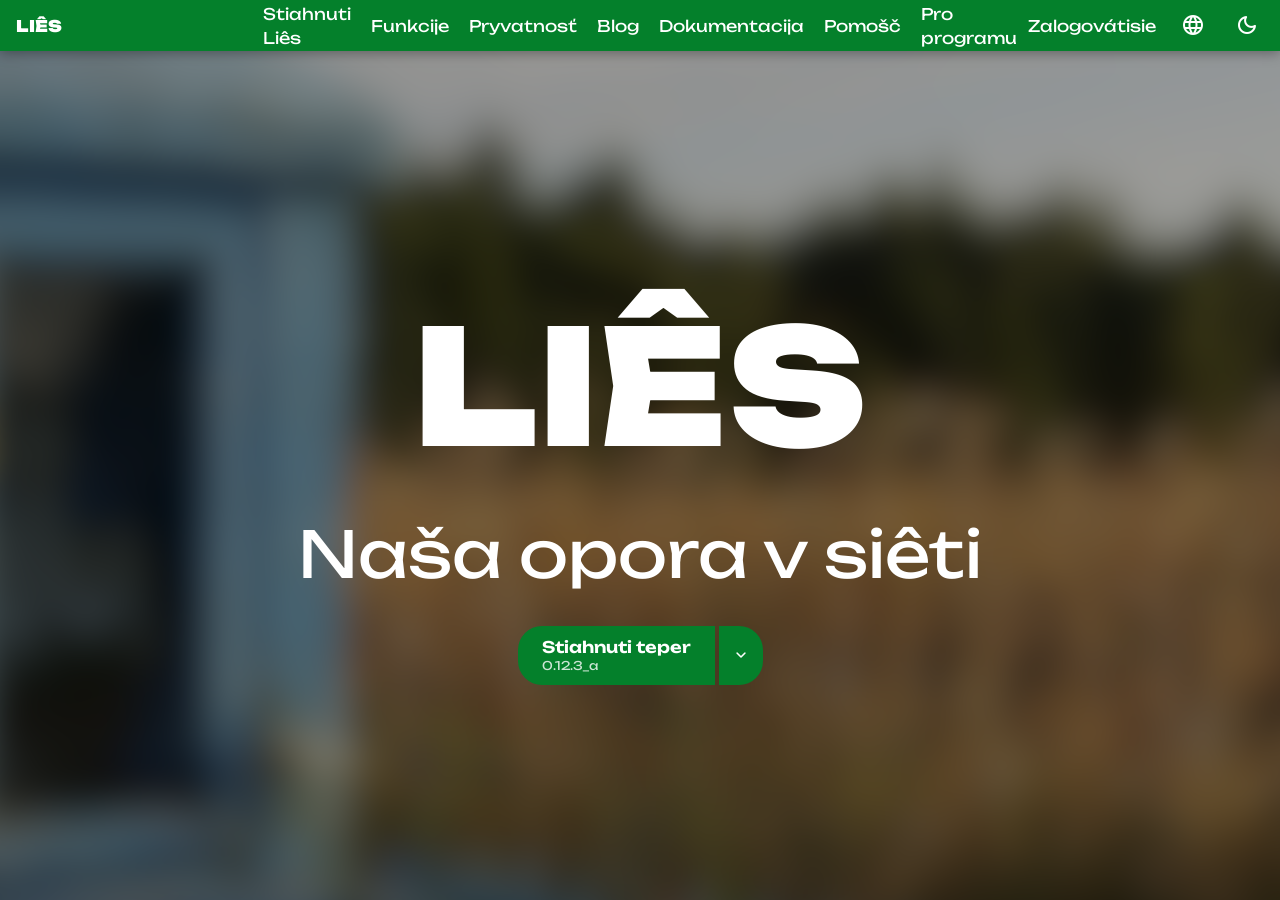
==== landing/index.html @ 9010b486 "fix more visual bugs" ====
<!doctype html>
<html lang="pdl">
    <head>
        <meta charset="UTF-8">
        <meta name="viewport"
              content="width=device-width, user-scalable=no, initial-scale=1.0, maximum-scale=1.0, minimum-scale=1.0">
        <meta http-equiv="X-UA-Compatible" content="ie=edge">
        <title data-i18n="page.index.title">LIÊS | Naša opora v siêti</title>

        <link rel="stylesheet" href="styles/main.css">
    </head>
    <body>
        <header>
            <div id="header-l">
                <a href="index.html" data-i18n="hero.app_name">LIÊS</a>
            </div>
            <nav id="nav-l">
                    <!-- download page      --> <a href="downloads.html" data-i18n="header.link.download">Stiahnuti Liês</a>
                    <!-- features page      --> <a href="#" data-i18n="header.link.features">Funkcije</a>
                    <!-- privacy            --> <a href="#" data-i18n="header.link.privacy">Pryvatnosť</a>
                    <!-- blog               --> <a href="#" data-i18n="header.link.blog">Blog</a>
                    <!-- documentation page --> <a href="#" data-i18n="header.link.docs">Dokumentacija</a>
                    <!-- contact support    --> <a href="#" data-i18n="header.link.support">Pomošč</a>
                    <!-- about lies         --> <a href="#" data-i18n="header.link.about">Pro programu</a>
            </nav>
            <nav id="nav-r">
                    <a href="login.html" data-i18n="generic.login_page">Zalogovátisie</a> <!-- sign up / log in -->
                    <button id="language-switcher" type="button" aria-label="Language switcher" aria-expanded="false">
                        <span class="material-icons" aria-hidden="true">language</span>
                    </button>
                    <button id="theme-switcher" type="button" aria-label="Theme switcher" aria-expanded="false">
                        <span class="material-icons" aria-hidden="true">dark_mode</span>
                    </button>
            </nav>
        </header>
        <section id="hero">
            <div id="hero-inner">
                <div id="slogan">
                    <h1 data-i18n="hero.app_name">LIÊS</h1>
                    <h2 data-i18n="hero.slogan">Naša opora v siêti</h2>
                </div>
                <div id="download-wrapper">
                    <div id="download-button">
                        <button type="button" id="fast-download-link">
                            <span id="span-download-now" data-i18n="generic.download_now">Stiahnuti teper</span>
                            <span id="span-version" data-i18n="generic.lies_version">0.12.3_a</span>
                        </button>
                        <button type="button" id="download-dropdown" aria-label="More download options">
                            <span class="material-icons" aria-hidden="true">expand_more</span>
                        </button>
                    </div>
                </div>
            </div>
        </section>
        <script type="module" src="scripts/main.js"></script>
    </body>
</html>
---- landing/styles/main.css ----
@import url("variables.css");
@import url("reset.css");
@import url("fonts.css");
@import url("global.css");
@import url("./components/header.css");
@import url("./components/lang_switcher.css");
@import url("./components/hero.css");
@import url("./components/features.css");
@import url("./components/footer.css");
@import url("./components/download_button.css");
@import url("./components/download_dropdown.css");
@import url("responsive.css");
@import url("./components/login.css");
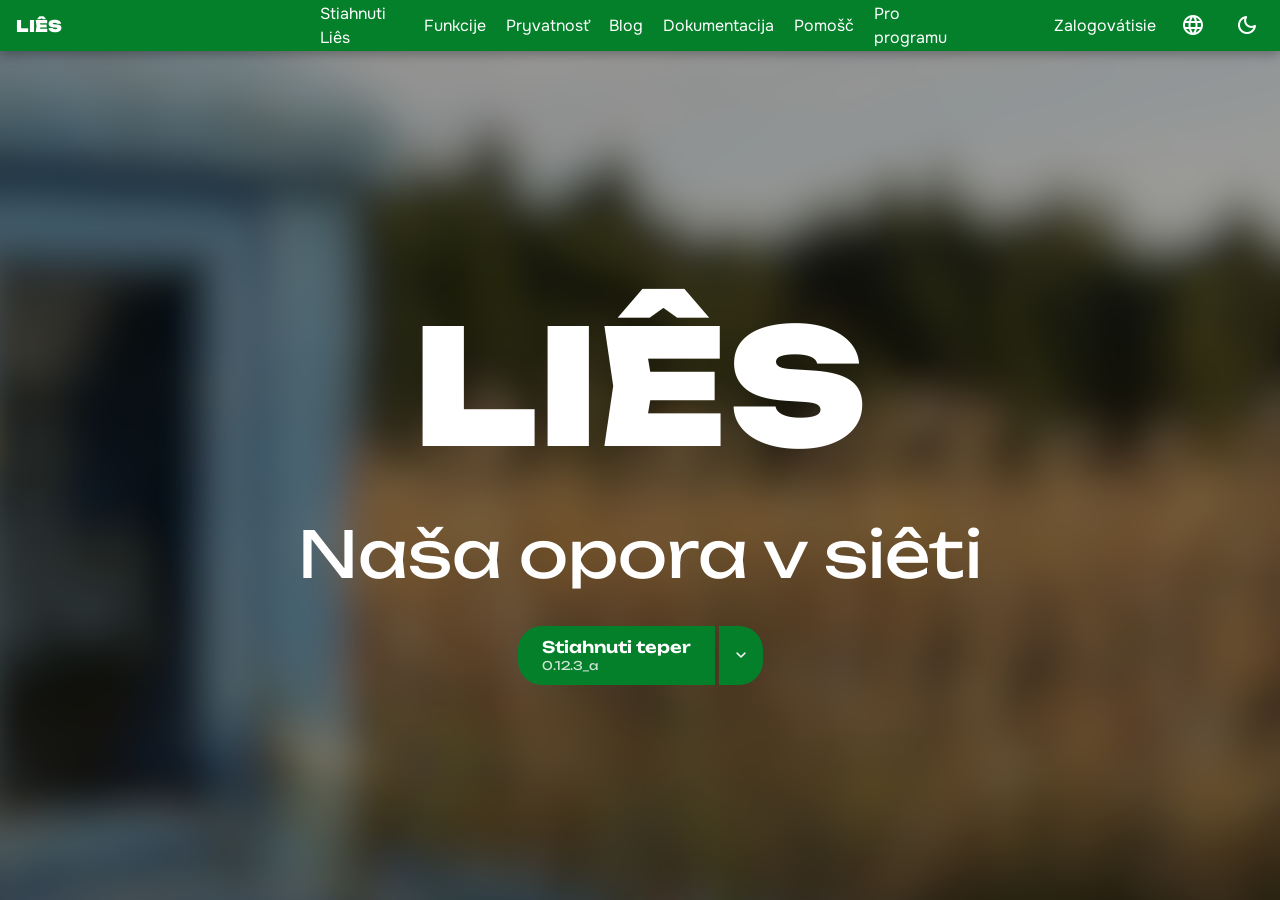
==== commit cf4364ac: "expand downloads page" ====
--- a/landing/index.html
+++ b/landing/index.html
@@ -52,6 +52,36 @@
                 </div>
             </div>
         </section>
+        <section id="features" hidden="hidden">
+            <article class="feature-card">
+                <img src="#" alt="">
+                <div class="feature-text">
+                    <h3 data-i18n="features.speed.title"></h3>
+                    <p data-i18n="features.speed.body"></p>
+                </div>
+            </article>
+            <article class="feature-card">
+                <img src="#" alt="">
+                <div class="feature-text">
+                    <h3 data-i18n="features.local.title"></h3>
+                    <p data-i18n="features.local.body"></p>
+                </div>
+            </article>
+            <article class="feature-card">
+                <img src="#" alt="">
+                <div class="feature-text">
+                    <h3 data-i18n="features.privacy.title"></h3>
+                    <p data-i18n="features.privacy.body"></p>
+                </div>
+            </article>
+            <article class="feature-card">
+                <img src="#" alt="">
+                <div class="feature-text">
+                    <h3 data-i18n="features.accessibility.title"></h3>
+                    <p data-i18n="features.accessibility.body"></p>
+                </div>
+            </article>
+        </section>
         <script type="module" src="scripts/main.js"></script>
     </body>
 </html>
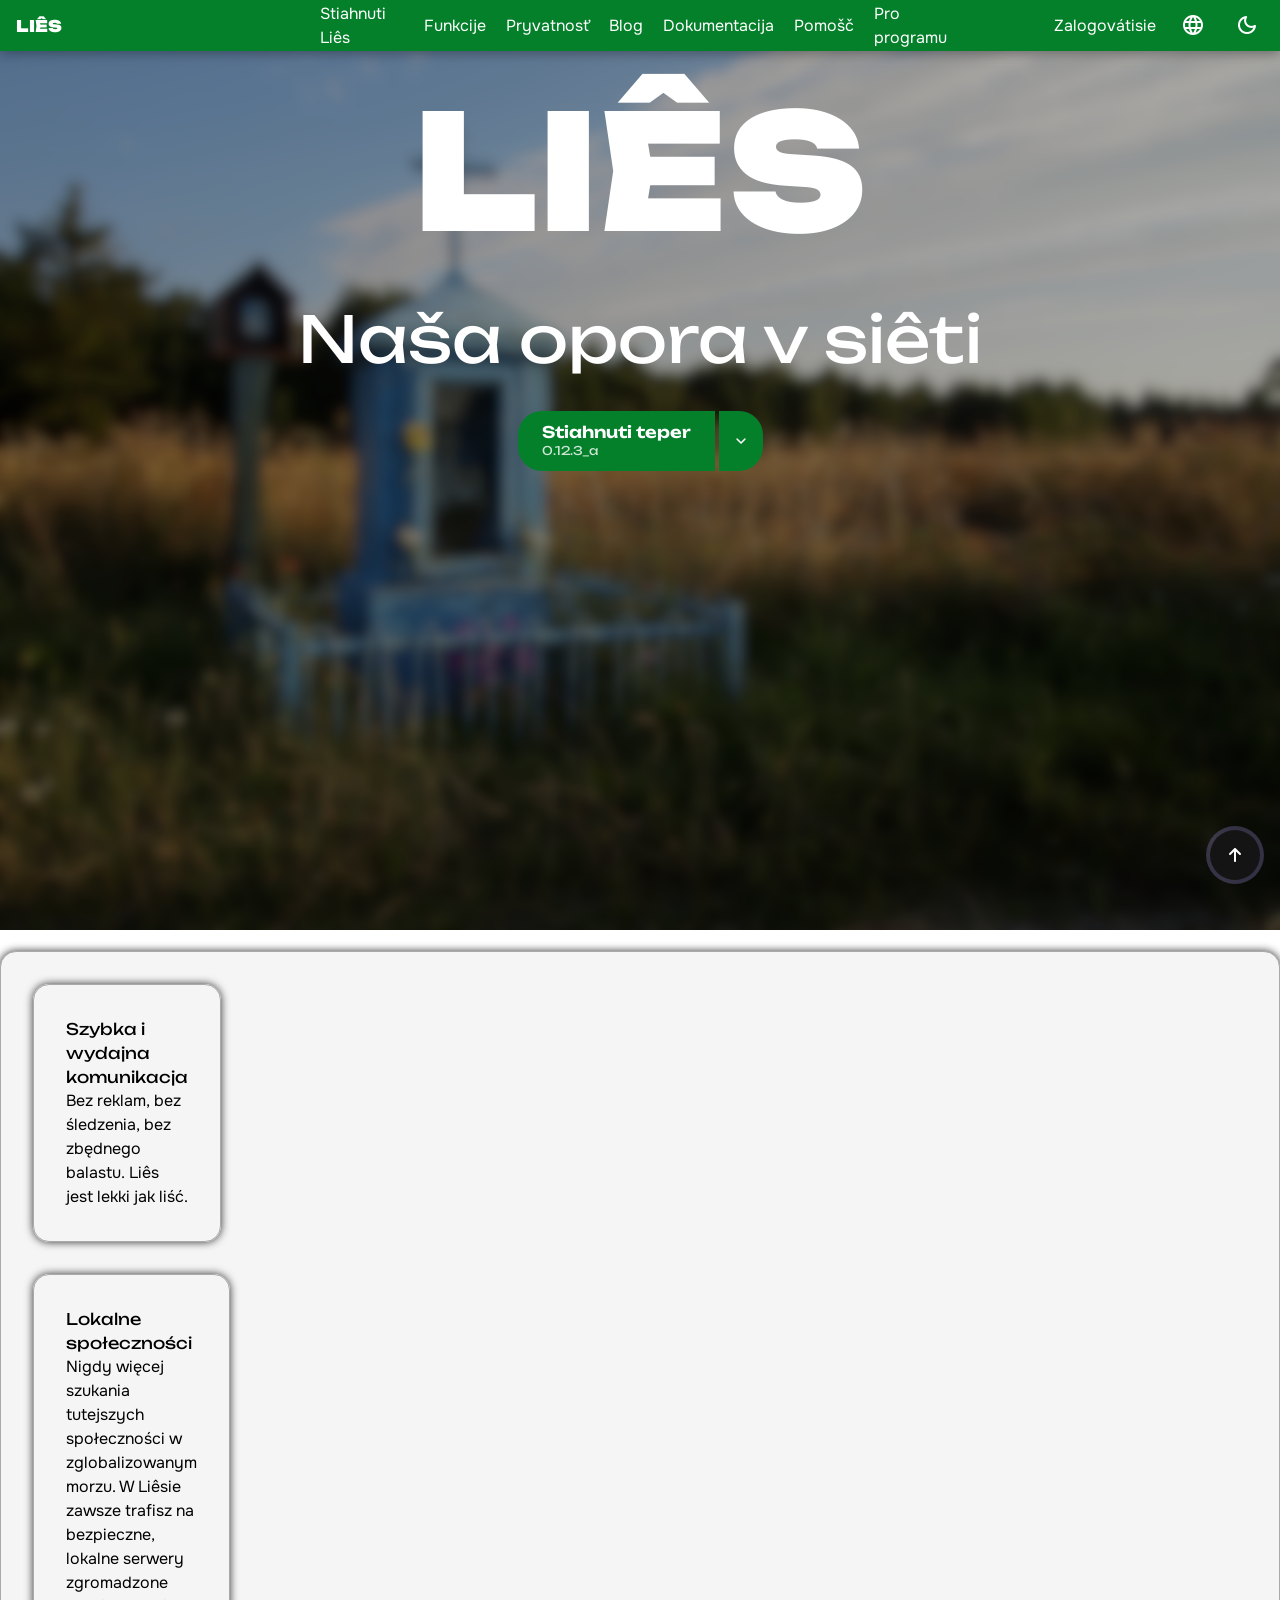
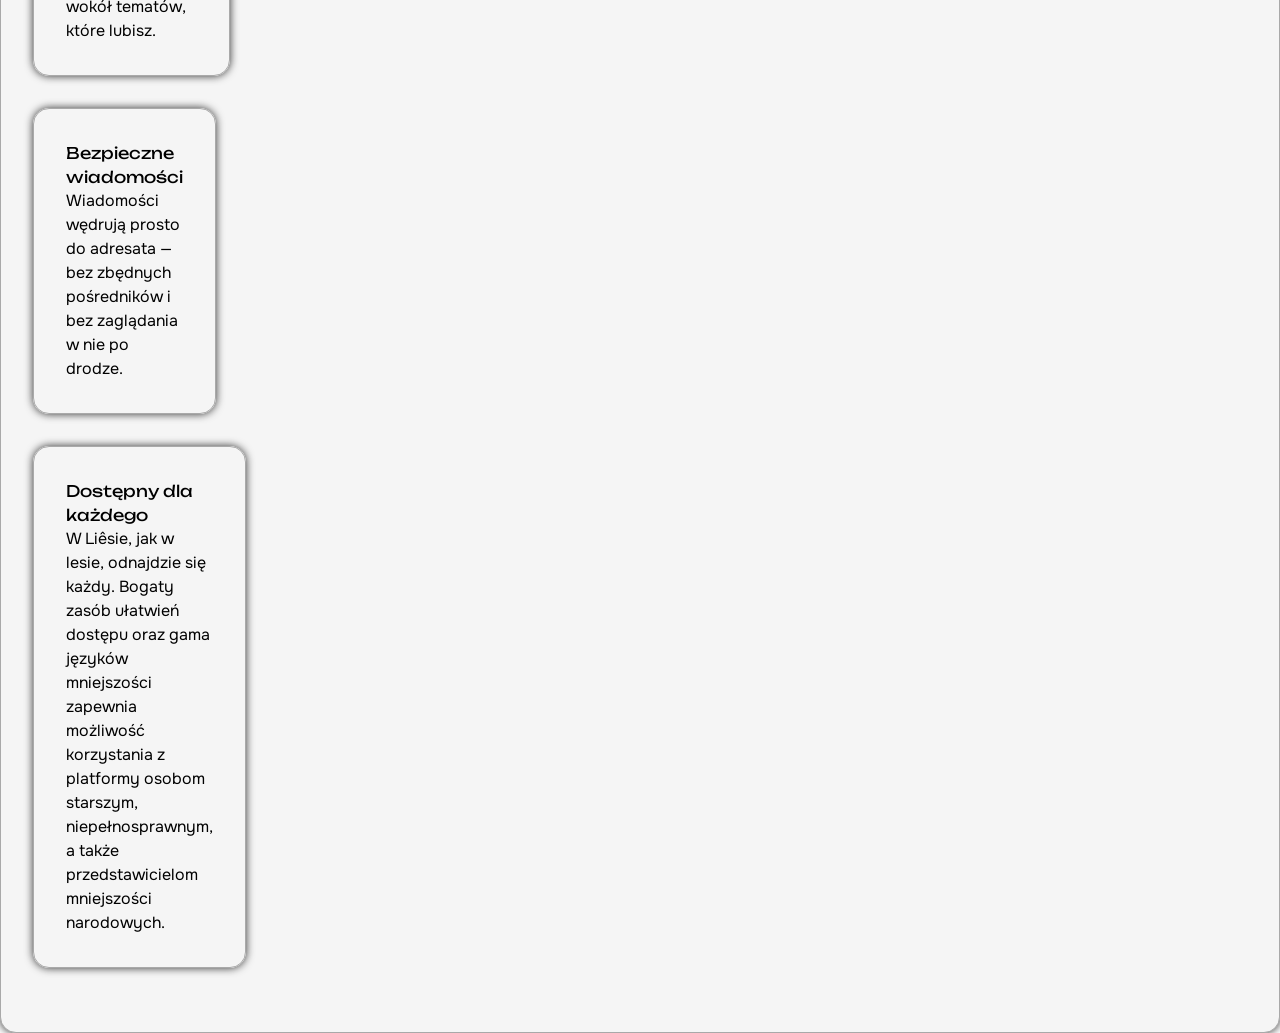
==== commit fed4cd60: "begin making changes to `index.html`" ====
--- a/landing/index.html
+++ b/landing/index.html
@@ -51,8 +51,16 @@
                     </div>
                 </div>
             </div>
+            <!-- this button copied from UIverse -->
+            <button type="button" id="hint">
+                <svg class="svgIcon" viewBox="0 0 384 512">
+                    <path
+                            d="M214.6 41.4c-12.5-12.5-32.8-12.5-45.3 0l-160 160c-12.5 12.5-12.5 32.8 0 45.3s32.8 12.5 45.3 0L160 141.2V448c0 17.7 14.3 32 32 32s32-14.3 32-32V141.2L329.4 246.6c12.5 12.5 32.8 12.5 45.3 0s12.5-32.8 0-45.3l-160-160z"
+                    ></path>
+                </svg>
+            </button>
         </section>
-        <section id="features" hidden="hidden">
+        <section id="features">
             <article class="feature-card">
                 <img src="#" alt="">
                 <div class="feature-text">
@@ -82,6 +90,7 @@
                 </div>
             </article>
         </section>
+        <footer></footer>
         <script type="module" src="scripts/main.js"></script>
     </body>
 </html>
--- a/landing/styles/main.css
+++ b/landing/styles/main.css
@@ -9,5 +9,6 @@
 @import url("./components/footer.css");
 @import url("./components/download_button.css");
 @import url("./components/download_dropdown.css");
+@import url("./components/hint_button.css");
 @import url("responsive.css");
 @import url("./components/login.css");
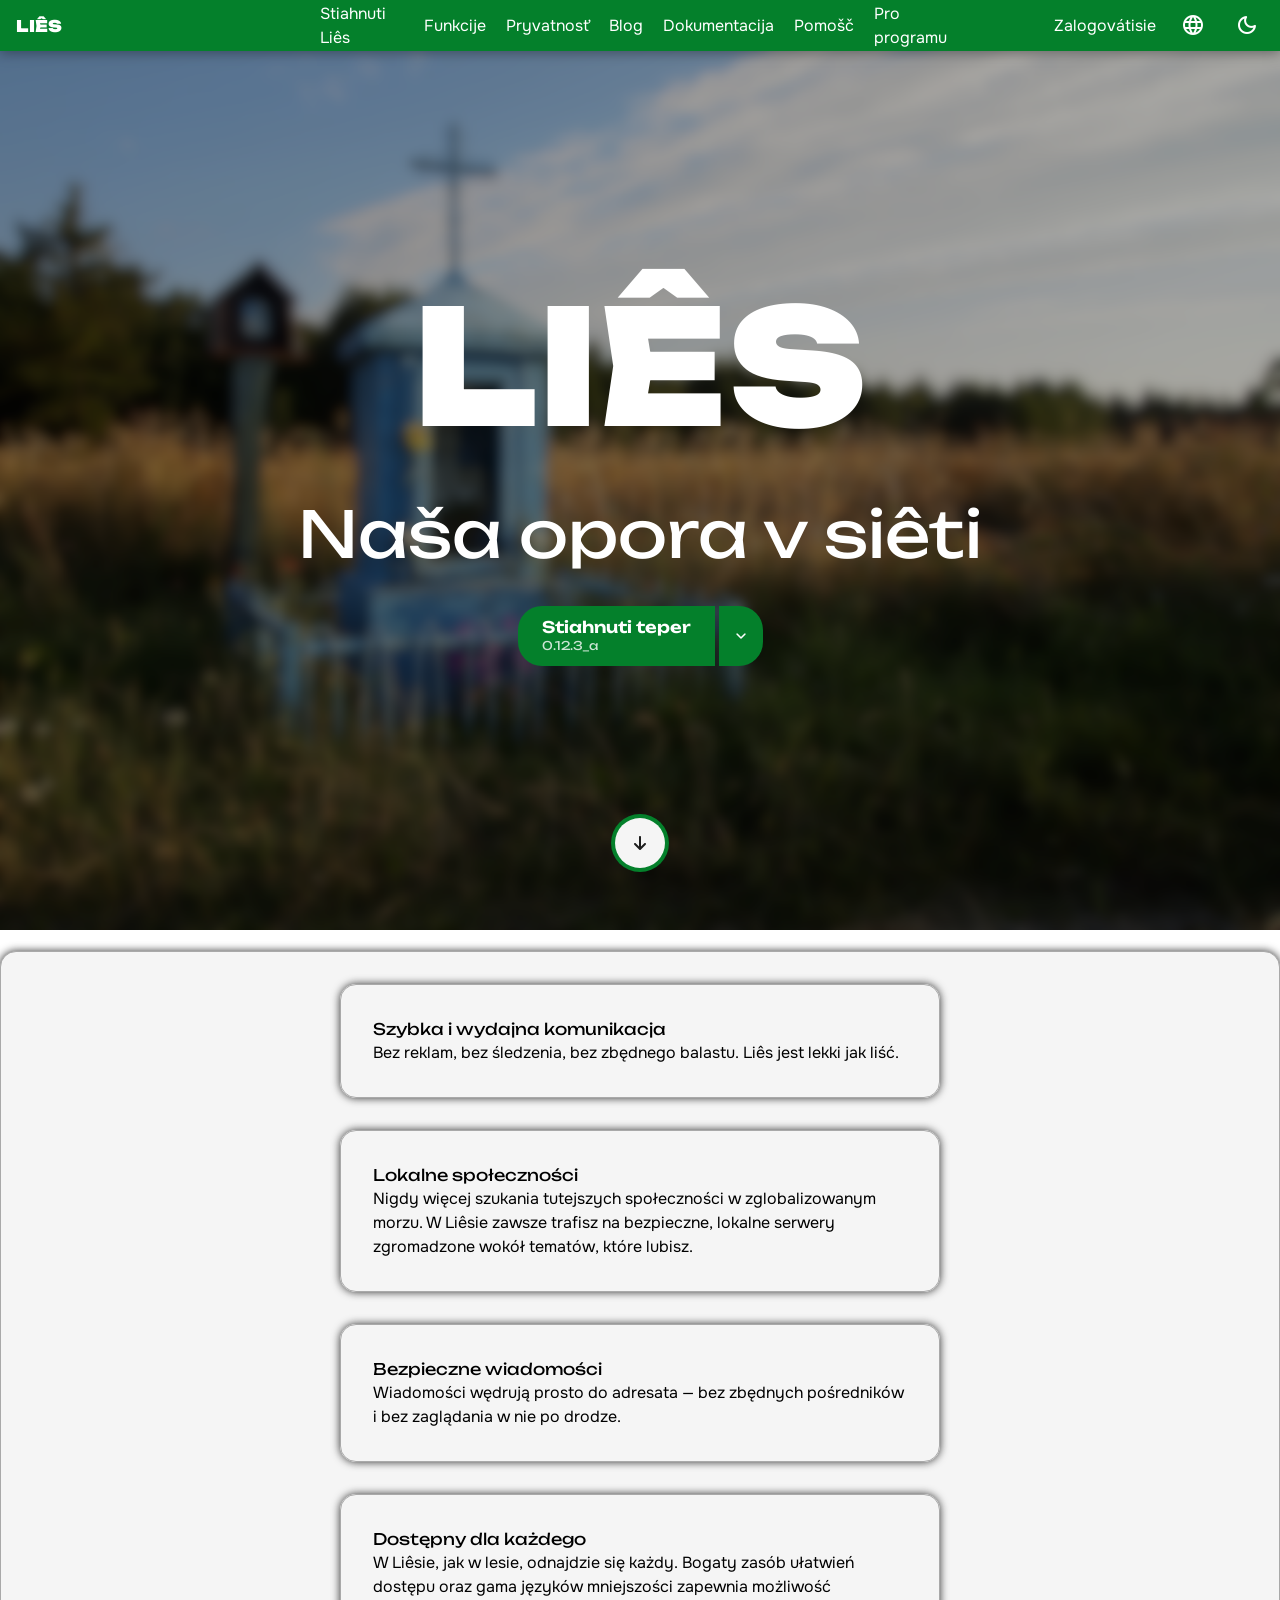
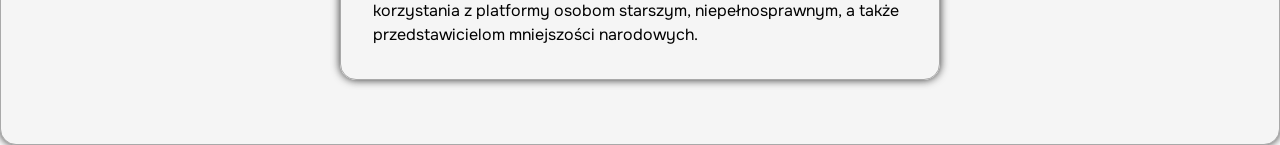
==== commit 664d1128: "added missing subpages; CSS doesnt load" ====
--- a/landing/index.html
+++ b/landing/index.html
@@ -15,13 +15,13 @@
                 <a href="index.html" data-i18n="hero.app_name">LIÊS</a>
             </div>
             <nav id="nav-l">
-                    <!-- download page      --> <a href="downloads.html" data-i18n="header.link.download">Stiahnuti Liês</a>
-                    <!-- features page      --> <a href="#" data-i18n="header.link.features">Funkcije</a>
-                    <!-- privacy            --> <a href="#" data-i18n="header.link.privacy">Pryvatnosť</a>
-                    <!-- blog               --> <a href="#" data-i18n="header.link.blog">Blog</a>
-                    <!-- documentation page --> <a href="#" data-i18n="header.link.docs">Dokumentacija</a>
-                    <!-- contact support    --> <a href="#" data-i18n="header.link.support">Pomošč</a>
-                    <!-- about lies         --> <a href="#" data-i18n="header.link.about">Pro programu</a>
+                <!-- download page      --> <a href="downloads.html" data-i18n="header.link.download">Stiahnuti Liês</a>
+                <!-- features page      --> <a href="features.html" data-i18n="header.link.features">Funkcije</a>
+                <!-- privacy            --> <a href="privacy.html" data-i18n="header.link.privacy">Pryvatnosť</a>
+                <!-- blog               --> <a href="blog.html" data-i18n="header.link.blog">Blog</a>
+                <!-- documentation page --> <a href="docs.html" data-i18n="header.link.docs">Dokumentacija</a>
+                <!-- contact support    --> <a href="contact.html" data-i18n="header.link.support">Pomošč</a>
+                <!-- about lies         --> <a href="about.html" data-i18n="header.link.about">Pro programu</a>
             </nav>
             <nav id="nav-r">
                     <a href="login.html" data-i18n="generic.login_page">Zalogovátisie</a> <!-- sign up / log in -->
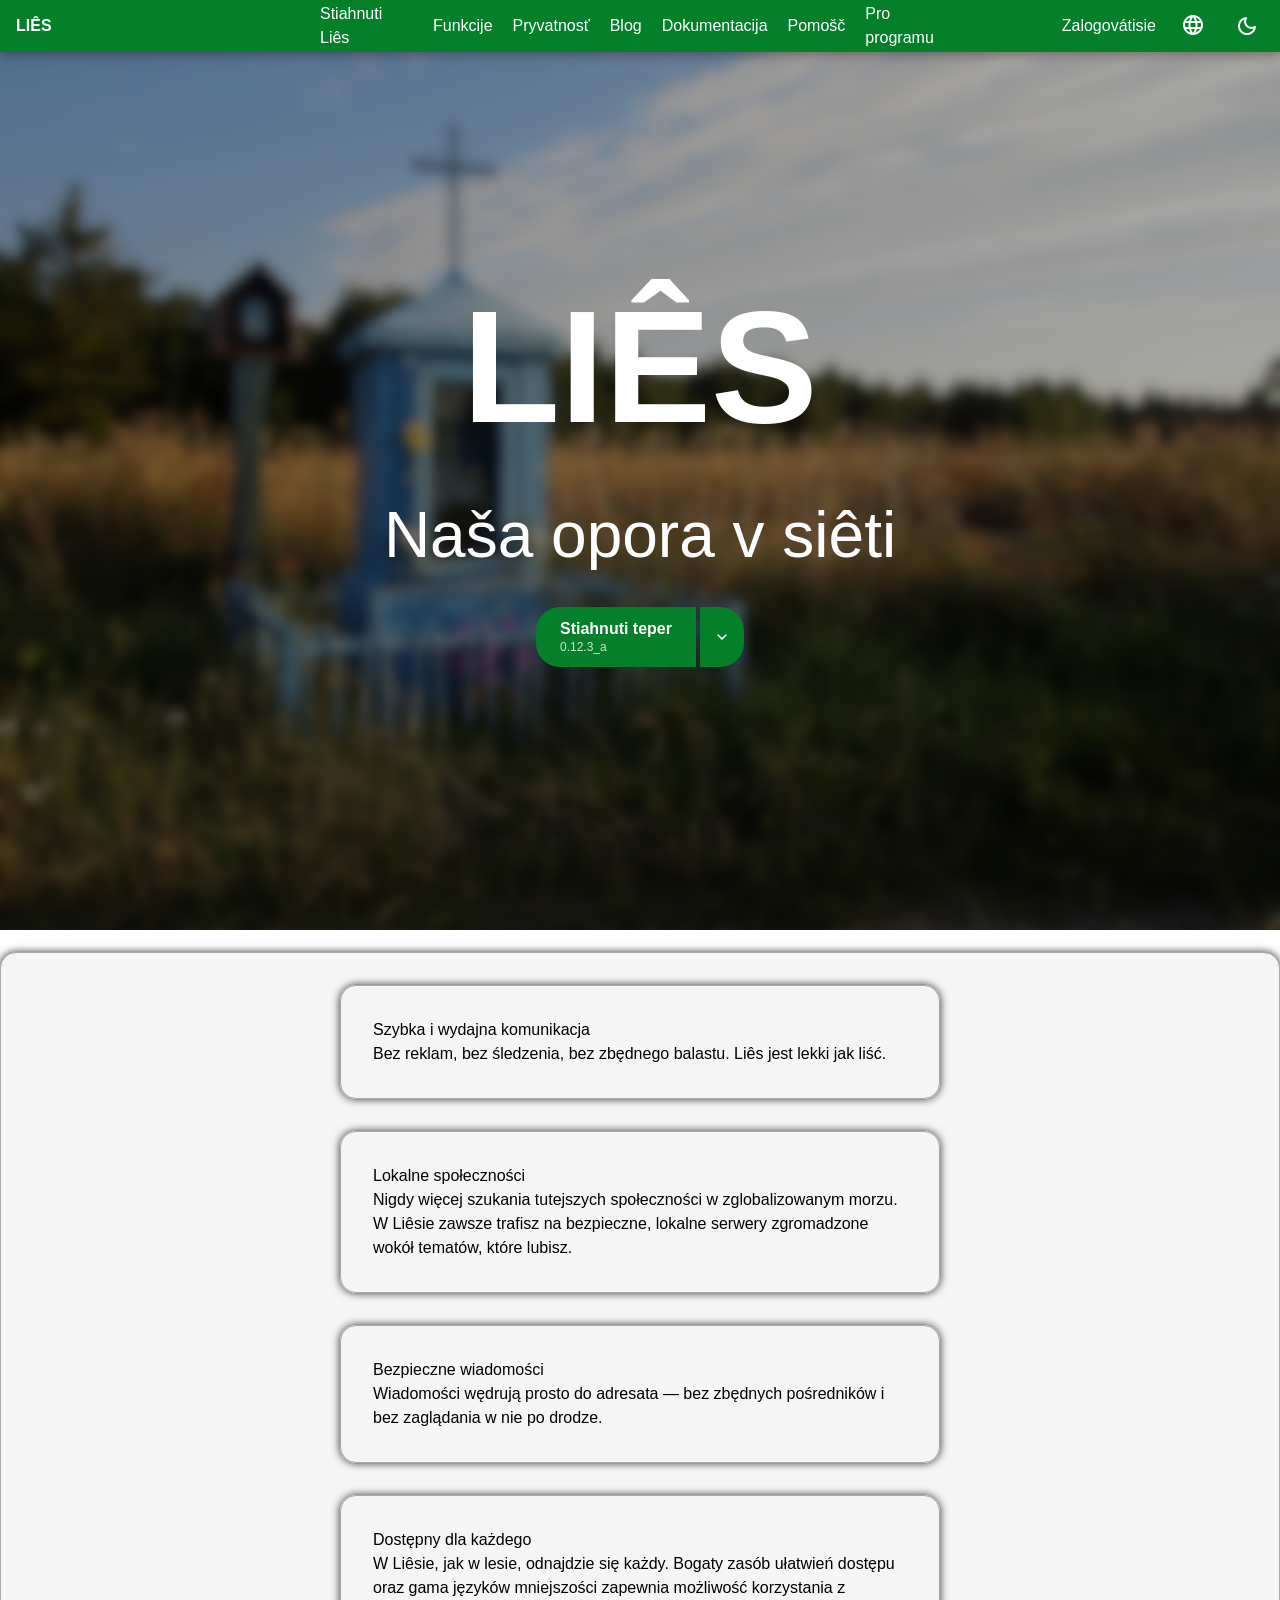
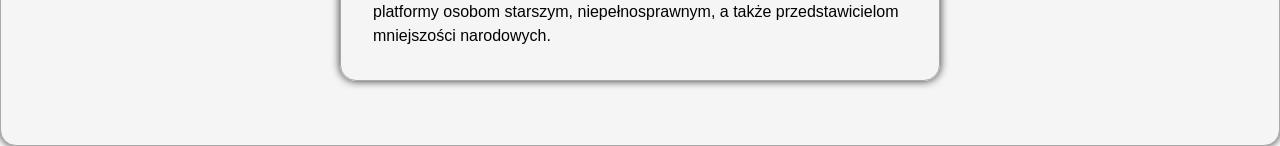
==== commit 127b1590: "remove hint button (no longer necessary due to `index.html` overhaul + general improvements" ====
--- a/landing/index.html
+++ b/landing/index.html
@@ -51,14 +51,6 @@
                     </div>
                 </div>
             </div>
-            <!-- this button copied from UIverse -->
-            <button type="button" id="hint">
-                <svg class="svgIcon" viewBox="0 0 384 512">
-                    <path
-                            d="M214.6 41.4c-12.5-12.5-32.8-12.5-45.3 0l-160 160c-12.5 12.5-12.5 32.8 0 45.3s32.8 12.5 45.3 0L160 141.2V448c0 17.7 14.3 32 32 32s32-14.3 32-32V141.2L329.4 246.6c12.5 12.5 32.8 12.5 45.3 0s12.5-32.8 0-45.3l-160-160z"
-                    ></path>
-                </svg>
-            </button>
         </section>
         <section id="features">
             <article class="feature-card">
--- a/landing/styles/main.css
+++ b/landing/styles/main.css
@@ -9,6 +9,6 @@
 @import url("./components/footer.css");
 @import url("./components/download_button.css");
 @import url("./components/download_dropdown.css");
-@import url("./components/hint_button.css");
+@import url("./components/content_card.css");
 @import url("responsive.css");
 @import url("./components/login.css");
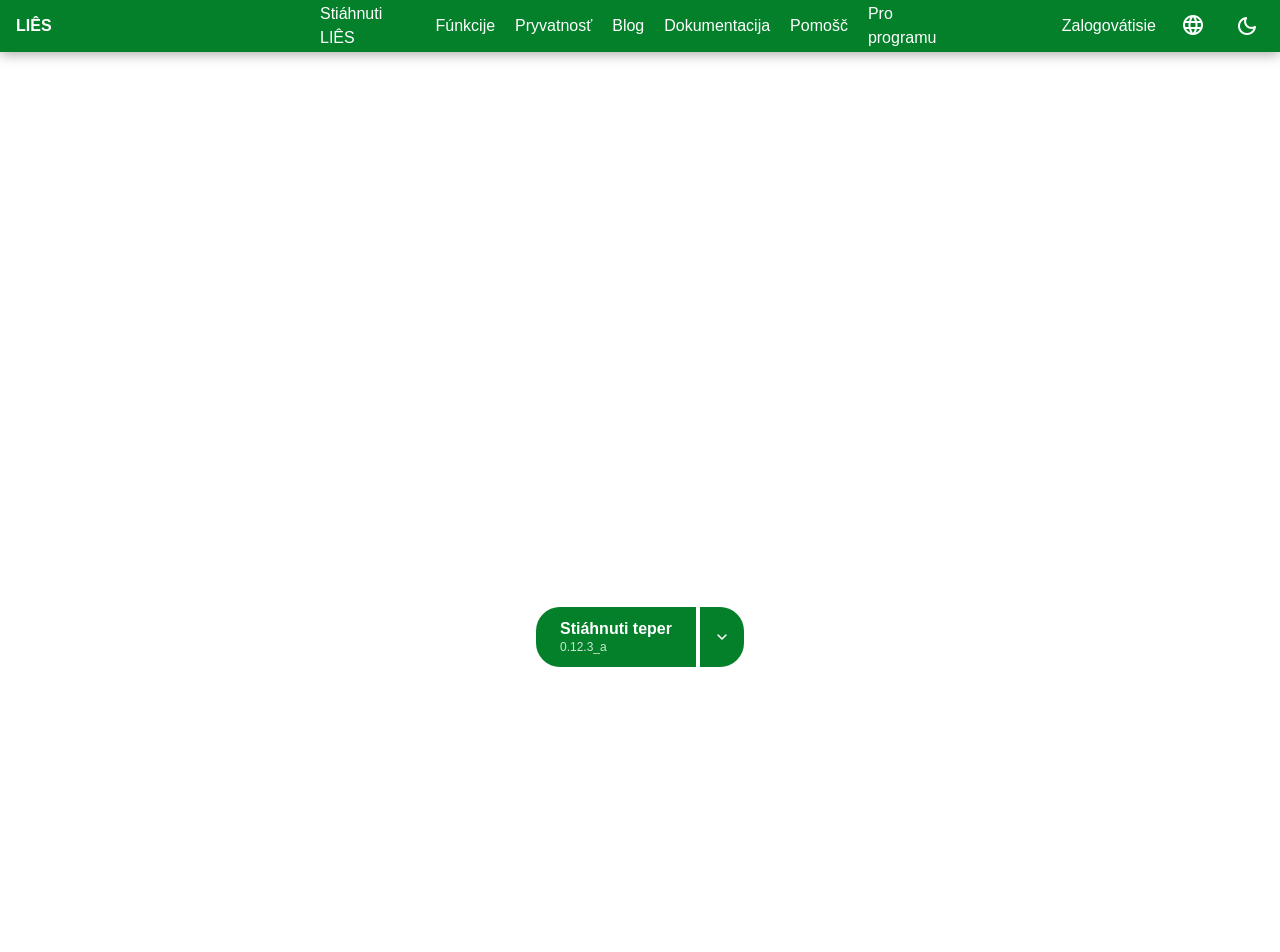
==== commit 2d6d5e1b: "add podlachian fallbacks to translation keys" ====
--- a/landing/index.html
+++ b/landing/index.html
@@ -15,7 +15,7 @@
                 <a href="index.html" data-i18n="hero.app_name">LIÊS</a>
             </div>
             <nav id="nav-l">
-                <!-- download page      --> <a href="downloads.html" data-i18n="header.link.download">Stiahnuti Liês</a>
+                <!-- download page      --> <a href="downloads.html" data-i18n="header.link.download">Stiáhnuti Liês</a>
                 <!-- features page      --> <a href="features.html" data-i18n="header.link.features">Funkcije</a>
                 <!-- privacy            --> <a href="privacy.html" data-i18n="header.link.privacy">Pryvatnosť</a>
                 <!-- blog               --> <a href="blog.html" data-i18n="header.link.blog">Blog</a>
@@ -42,7 +42,7 @@
                 <div id="download-wrapper">
                     <div id="download-button">
                         <button type="button" id="fast-download-link">
-                            <span id="span-download-now" data-i18n="generic.download_now">Stiahnuti teper</span>
+                            <span id="span-download-now" data-i18n="generic.download_now">Stiáhnuti teper</span>
                             <span id="span-version" data-i18n="generic.lies_version">0.12.3_a</span>
                         </button>
                         <button type="button" id="download-dropdown" aria-label="More download options">
@@ -52,36 +52,6 @@
                 </div>
             </div>
         </section>
-        <section id="features">
-            <article class="feature-card">
-                <img src="#" alt="">
-                <div class="feature-text">
-                    <h3 data-i18n="features.speed.title"></h3>
-                    <p data-i18n="features.speed.body"></p>
-                </div>
-            </article>
-            <article class="feature-card">
-                <img src="#" alt="">
-                <div class="feature-text">
-                    <h3 data-i18n="features.local.title"></h3>
-                    <p data-i18n="features.local.body"></p>
-                </div>
-            </article>
-            <article class="feature-card">
-                <img src="#" alt="">
-                <div class="feature-text">
-                    <h3 data-i18n="features.privacy.title"></h3>
-                    <p data-i18n="features.privacy.body"></p>
-                </div>
-            </article>
-            <article class="feature-card">
-                <img src="#" alt="">
-                <div class="feature-text">
-                    <h3 data-i18n="features.accessibility.title"></h3>
-                    <p data-i18n="features.accessibility.body"></p>
-                </div>
-            </article>
-        </section>
         <footer></footer>
         <script type="module" src="scripts/main.js"></script>
     </body>
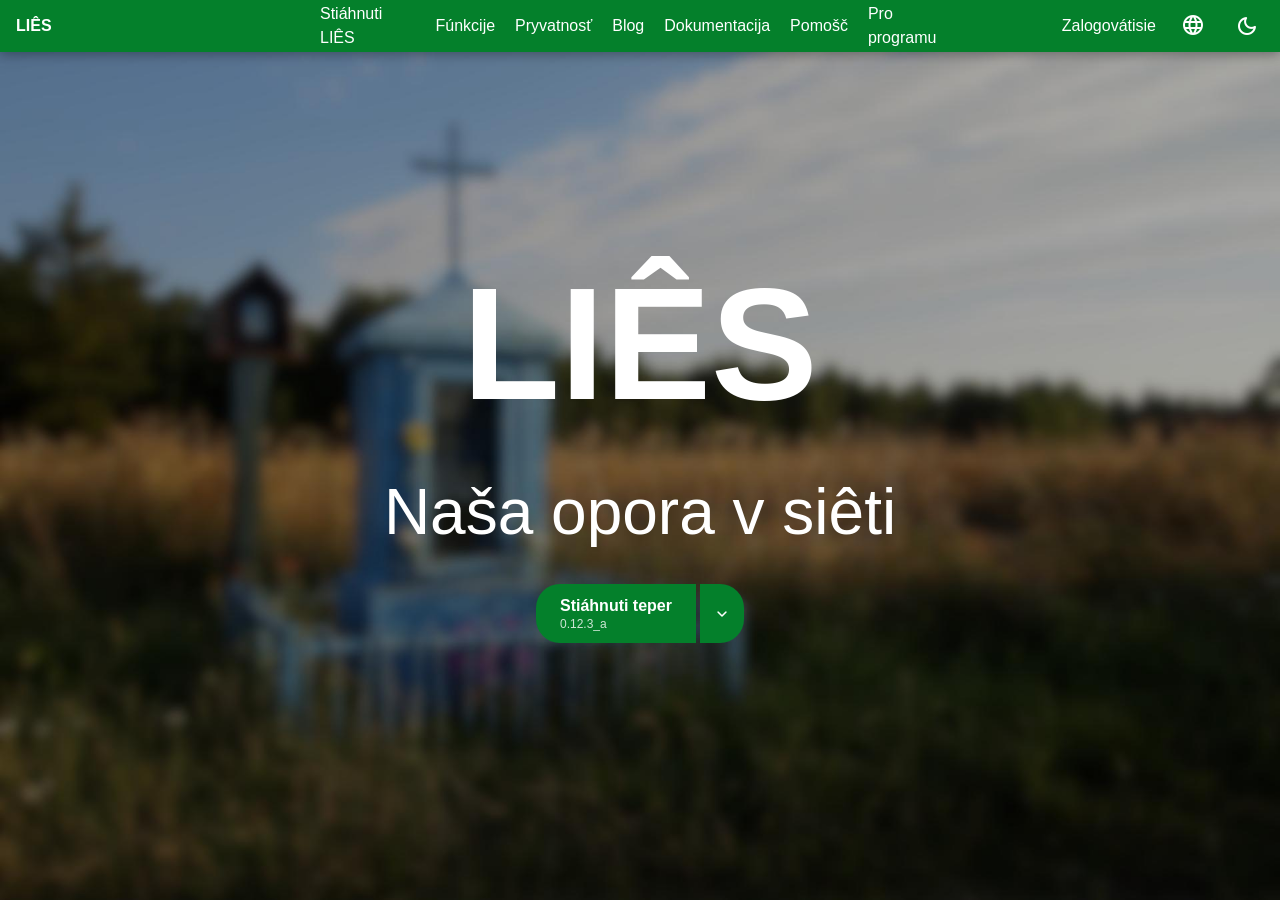
==== commit 5156a58e: "overhaul translation keys + further work on `contact.html`" ====
--- a/landing/index.html
+++ b/landing/index.html
@@ -12,7 +12,7 @@
     <body>
         <header>
             <div id="header-l">
-                <a href="index.html" data-i18n="hero.app_name">LIÊS</a>
+                <a href="index.html" data-i18n="generic.app_name">LIÊS</a>
             </div>
             <nav id="nav-l">
                 <!-- download page      --> <a href="downloads.html" data-i18n="header.link.download">Stiáhnuti Liês</a>
@@ -36,8 +36,8 @@
         <section id="hero">
             <div id="hero-inner">
                 <div id="slogan">
-                    <h1 data-i18n="hero.app_name">LIÊS</h1>
-                    <h2 data-i18n="hero.slogan">Naša opora v siêti</h2>
+                    <h1 data-i18n="generic.app_name">LIÊS</h1>
+                    <h2 data-i18n="generic.slogan">Naša opora v siêti</h2>
                 </div>
                 <div id="download-wrapper">
                     <div id="download-button">
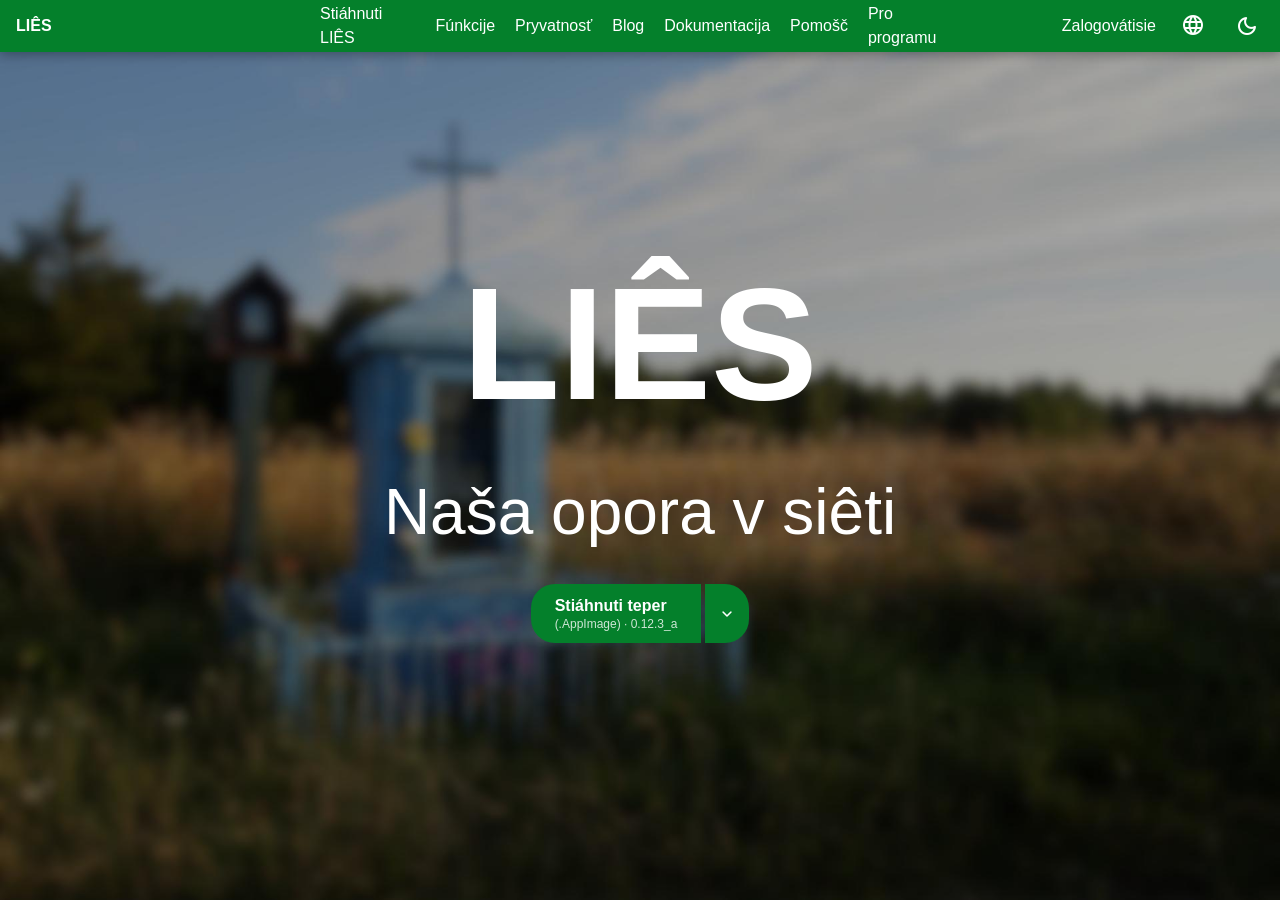
==== commit 273f8bad: "complete the translation keys overhaul" ====
--- a/landing/index.html
+++ b/landing/index.html
@@ -20,11 +20,11 @@
                 <!-- privacy            --> <a href="privacy.html" data-i18n="header.link.privacy">Pryvatnosť</a>
                 <!-- blog               --> <a href="blog.html" data-i18n="header.link.blog">Blog</a>
                 <!-- documentation page --> <a href="docs.html" data-i18n="header.link.docs">Dokumentacija</a>
-                <!-- contact support    --> <a href="contact.html" data-i18n="header.link.support">Pomošč</a>
+                <!-- contact support    --> <a href="contact.html" data-i18n="header.link.contact">Pomošč</a>
                 <!-- about lies         --> <a href="about.html" data-i18n="header.link.about">Pro programu</a>
             </nav>
             <nav id="nav-r">
-                    <a href="login.html" data-i18n="generic.login_page">Zalogovátisie</a> <!-- sign up / log in -->
+                    <a href="login.html" data-i18n="page.login.login">Zalogovátisie</a> <!-- sign up / log in -->
                     <button id="language-switcher" type="button" aria-label="Language switcher" aria-expanded="false">
                         <span class="material-icons" aria-hidden="true">language</span>
                     </button>
@@ -43,7 +43,7 @@
                     <div id="download-button">
                         <button type="button" id="fast-download-link">
                             <span id="span-download-now" data-i18n="generic.download_now">Stiáhnuti teper</span>
-                            <span id="span-version" data-i18n="generic.lies_version">0.12.3_a</span>
+                            <span id="span-version">0.12.3_a</span>
                         </button>
                         <button type="button" id="download-dropdown" aria-label="More download options">
                             <span class="material-icons" aria-hidden="true">expand_more</span>
--- a/landing/styles/main.css
+++ b/landing/styles/main.css
@@ -10,5 +10,6 @@
 @import url("./components/download_button.css");
 @import url("./components/download_dropdown.css");
 @import url("./components/content_card.css");
+@import url("./components/contact_form.css");
 @import url("responsive.css");
 @import url("./components/login.css");
